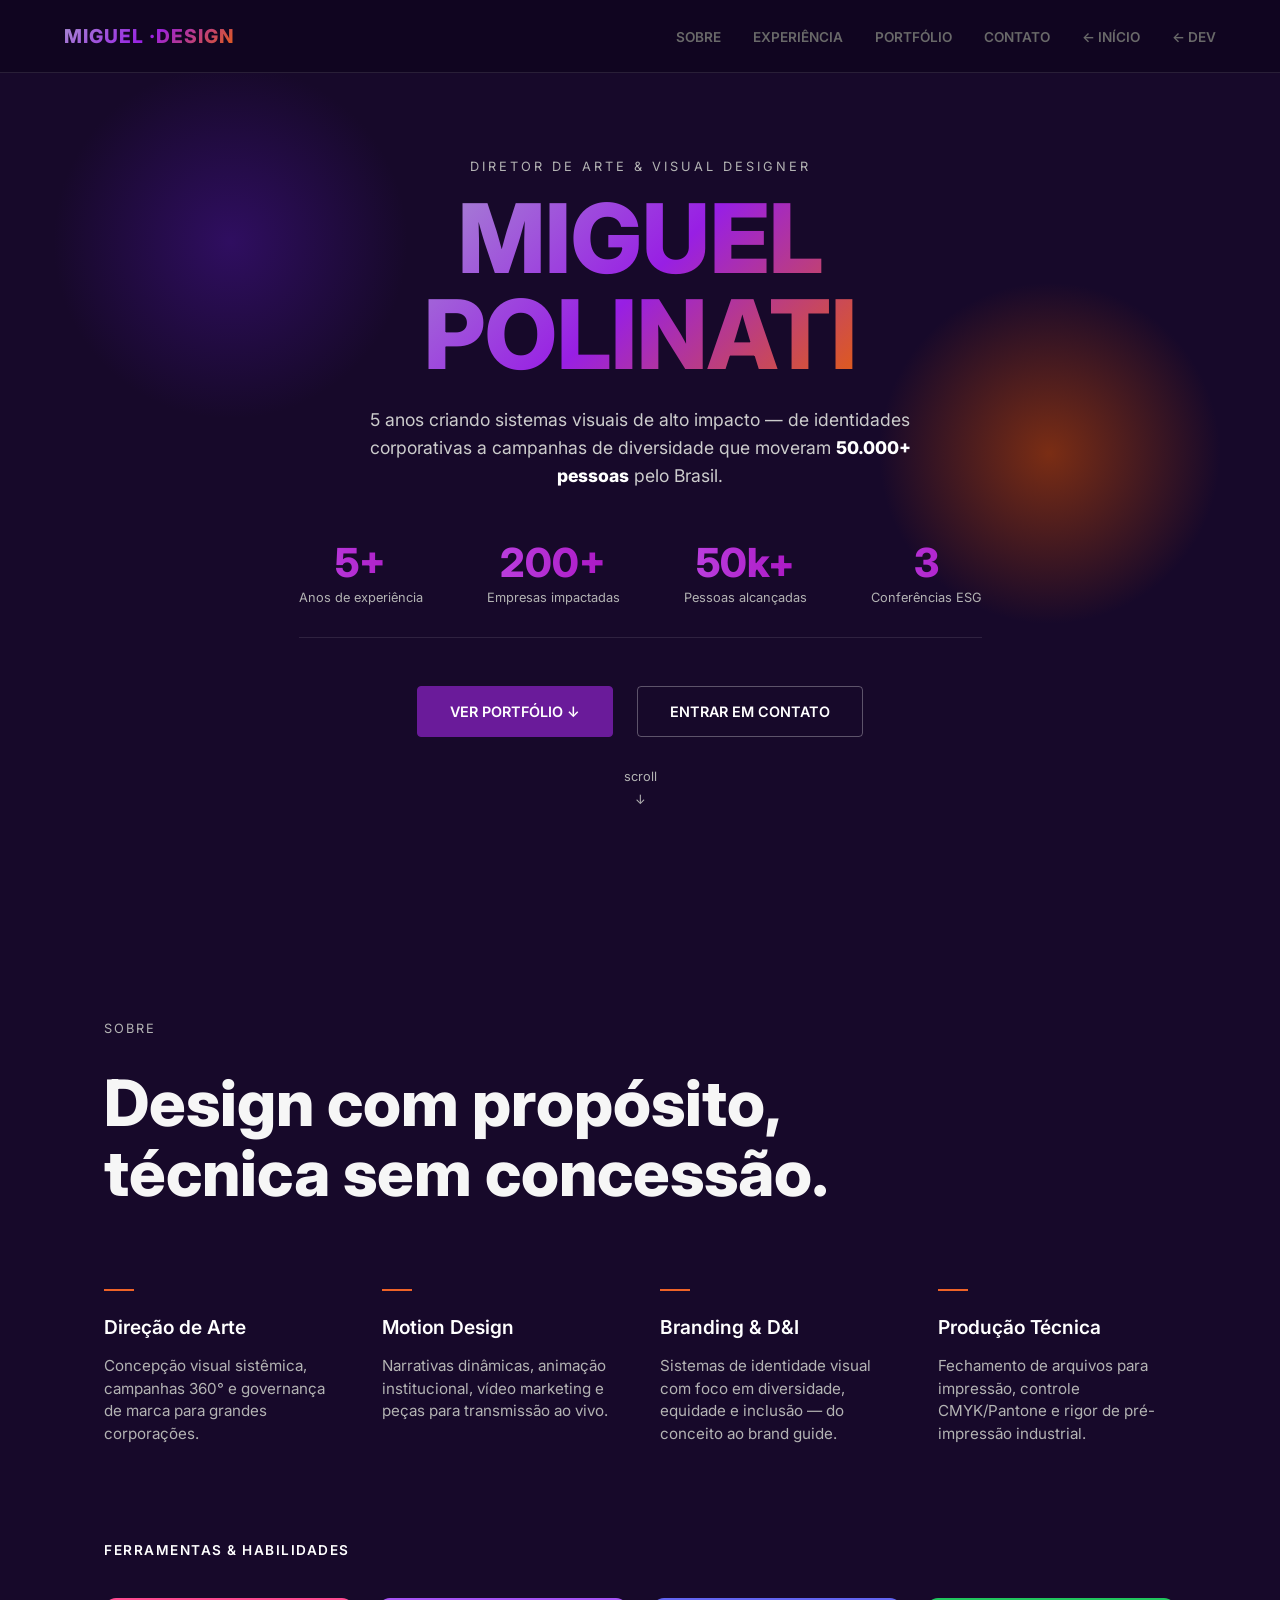
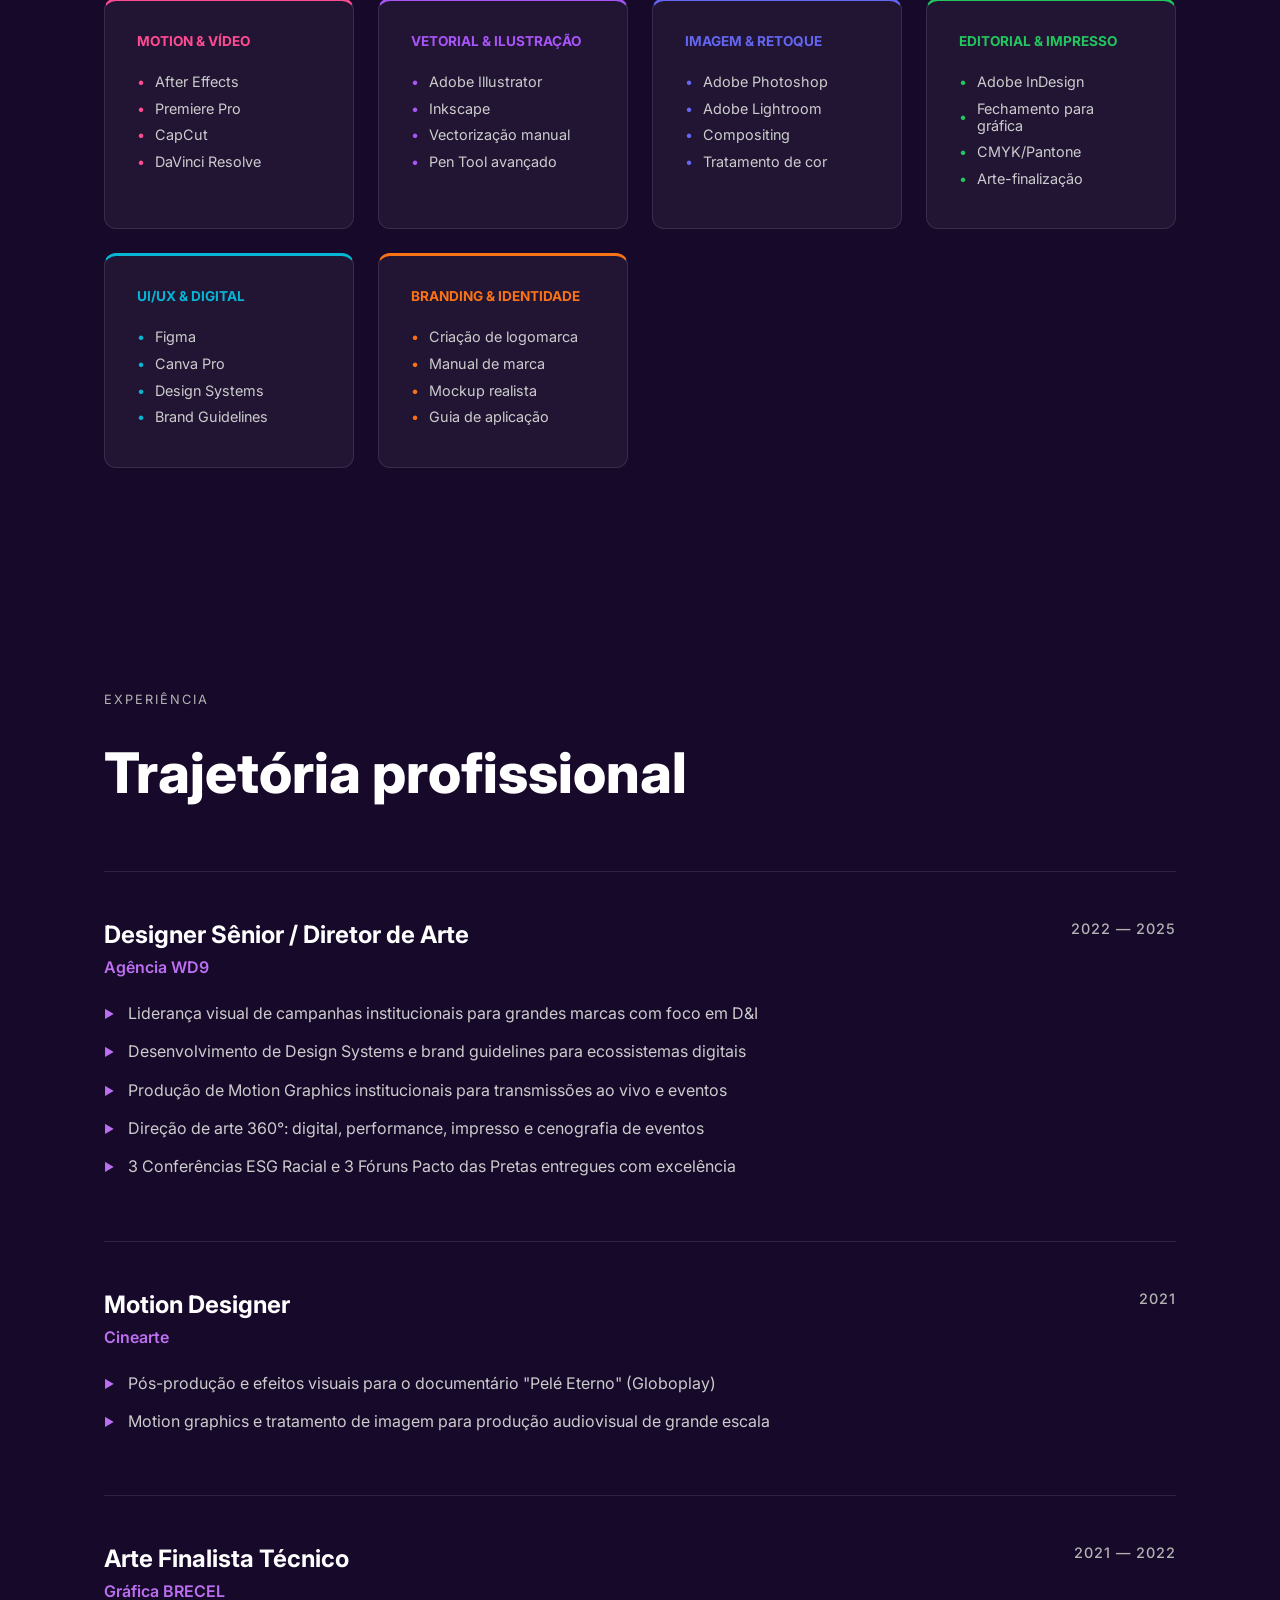
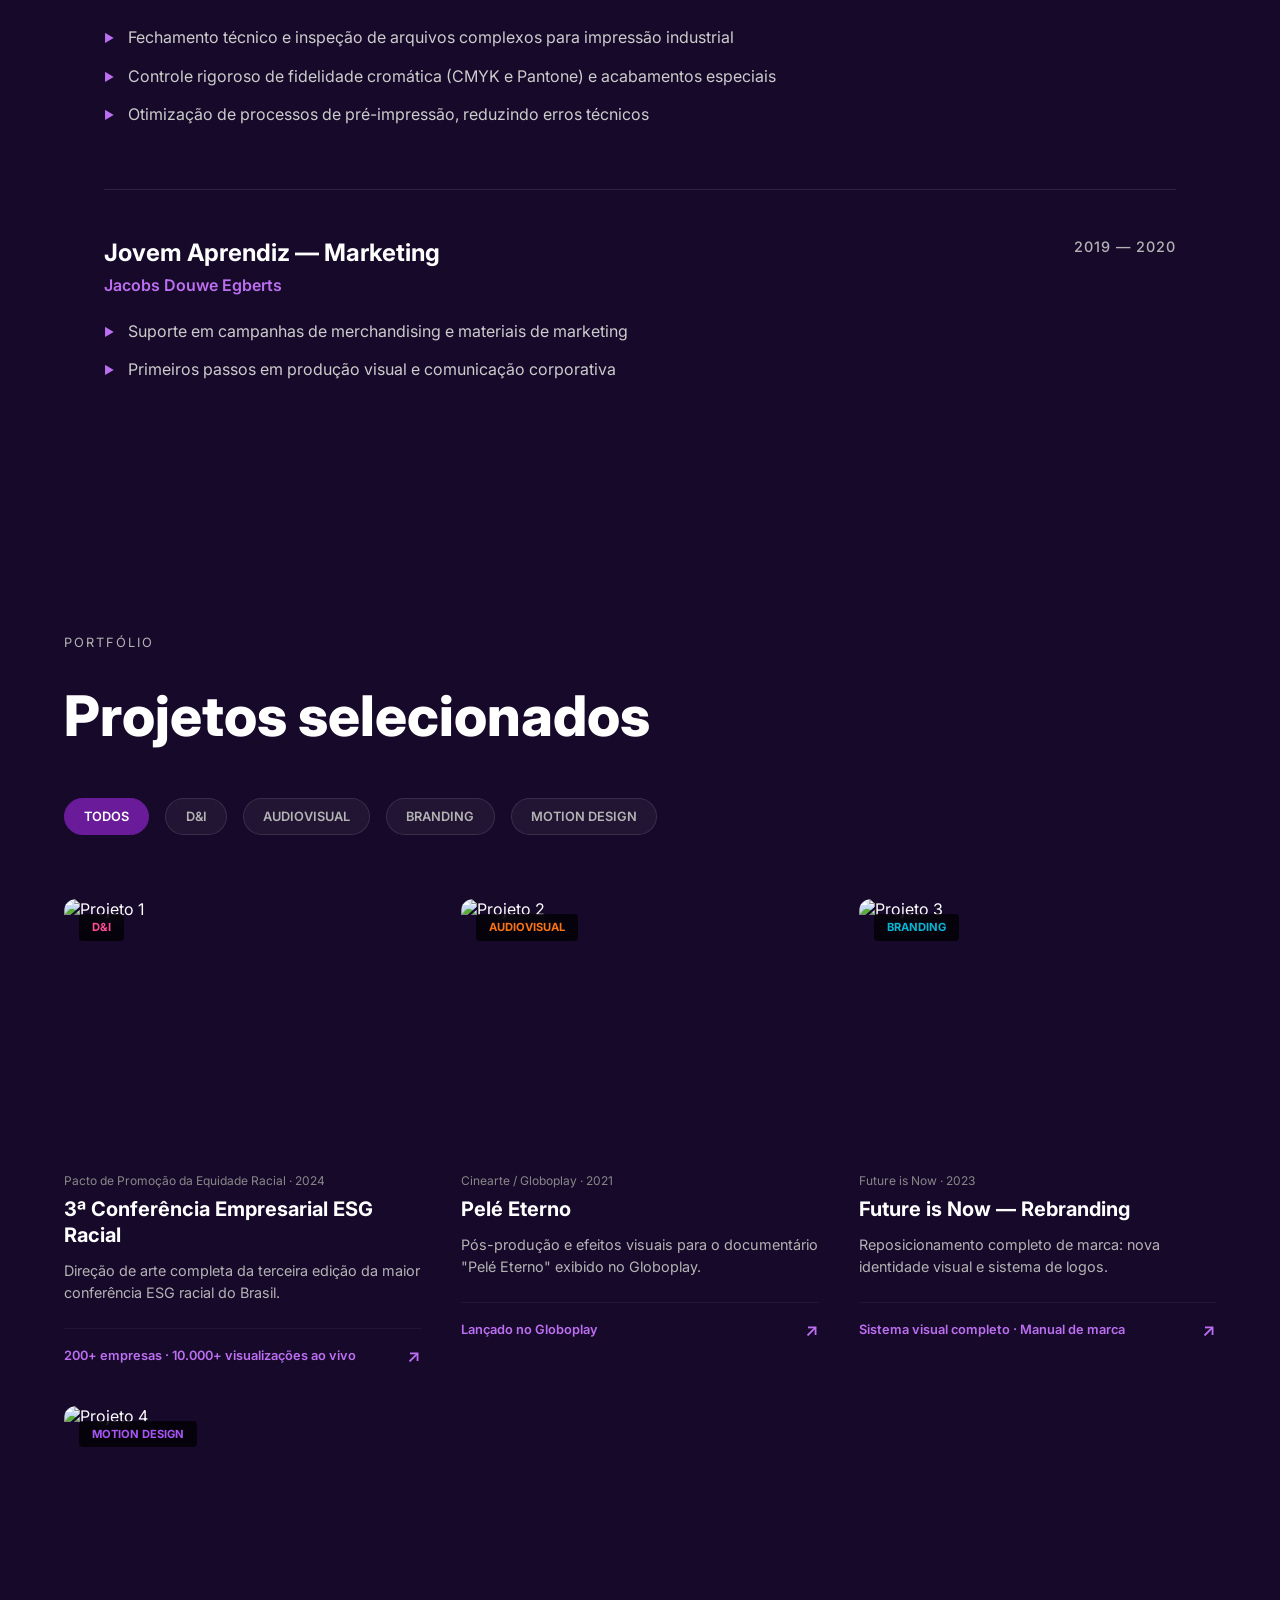
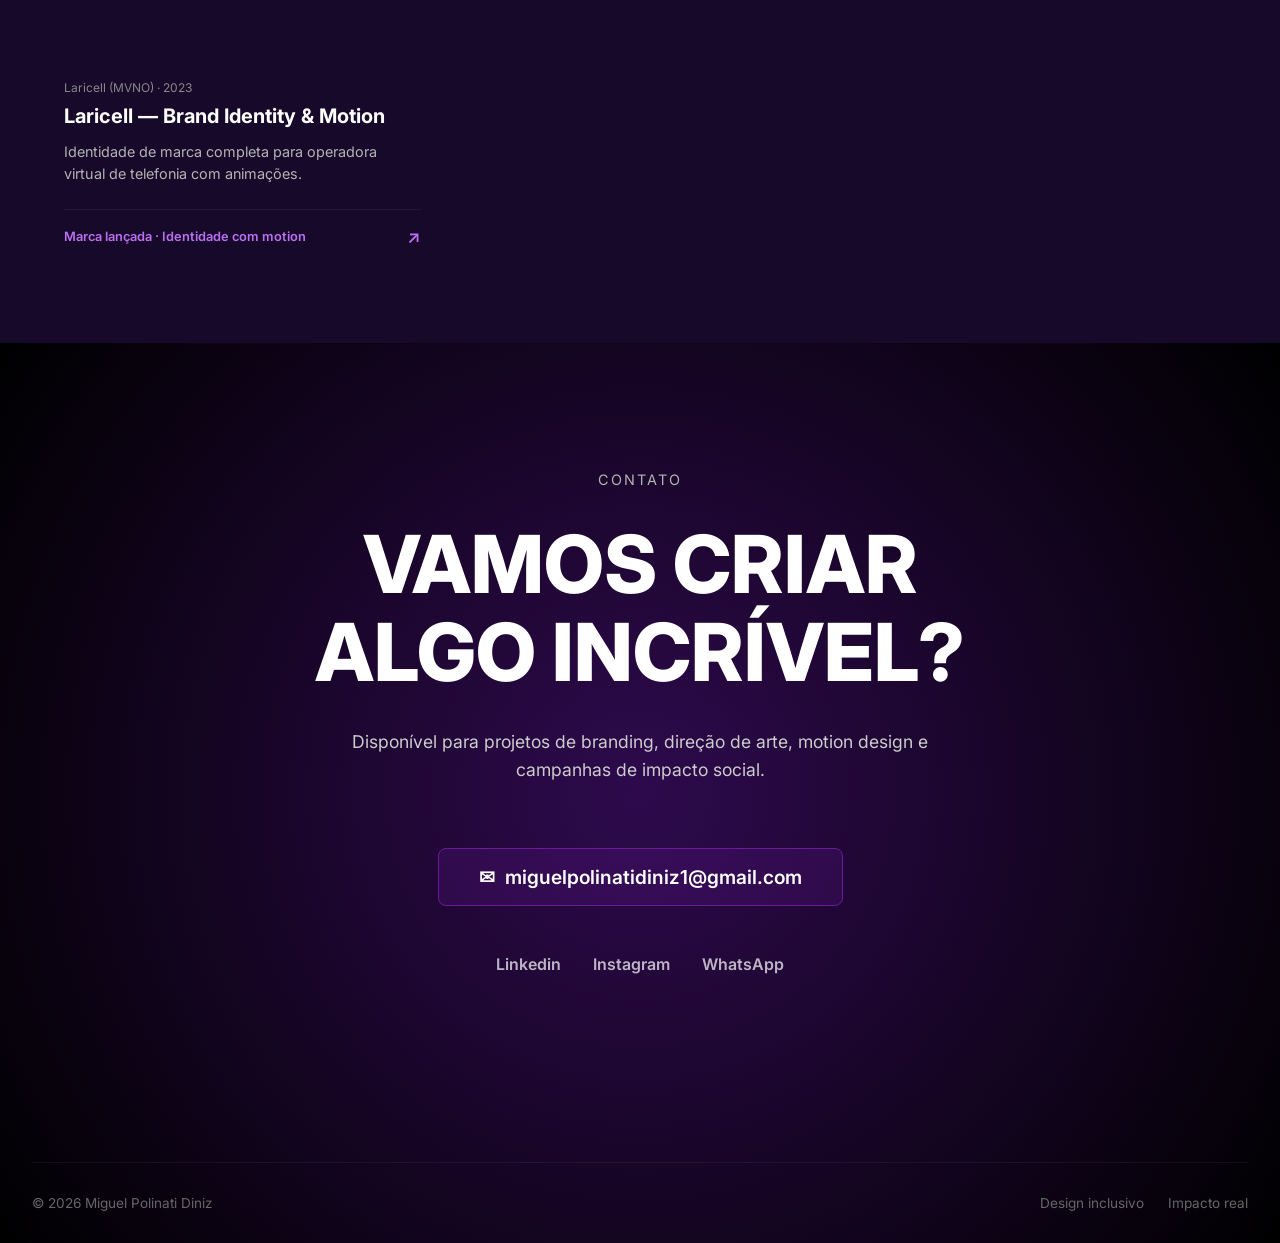
==== design.html @ e067be72 "texto, cor" ====
<!DOCTYPE html>
<html lang="pt-BR">
<head>
    <meta charset="UTF-8">
    <meta name="viewport" content="width=device-width, initial-scale=1.0">
    <title>Miguel Polinati - Portfólio</title>
    
    <link href="https://fonts.googleapis.com/css2?family=Inter:wght@400;600;800&display=swap" rel="stylesheet">
    
    <link rel="stylesheet" href="design.css">
</head>
<body>

    <header>
        <div class="logo">MIGUEL &middot;DESIGN</div>
        <nav>
            <ul>
                <li><a href="#sobre">Sobre</a></li>
                <li><a href="#experiencia">Experiência</a></li>
                <li><a href="#portfolio">Portfólio</a></li>
                <li><a href="#contato">Contato</a></li>
                <li><a href="#inicio">&larr; Início</a></li>
                <li><a href="page.html">← Dev</a></li>
            </ul>
        </nav>
    </header>

    <main>
        <section id="inicio" class="hero">
            
            <p class="hero-subtitle">Diretor de Arte & Visual Designer</p>
            
            <h1 class="hero-title">MIGUEL<br>POLINATI</h1>
            
            <p class="hero-desc">
                5 anos criando sistemas visuais de alto impacto — de identidades 
                corporativas a campanhas de diversidade que moveram <strong>50.000+ pessoas</strong> pelo Brasil.
            </p>

            <div class="stats-grid">
                <div class="stat-item">
                    <h3>5+</h3>
                    <p>Anos de experiência</p>
                </div>
                <div class="stat-item">
                    <h3>200+</h3>
                    <p>Empresas impactadas</p>
                </div>
                <div class="stat-item">
                    <h3>50k+</h3>
                    <p>Pessoas alcançadas</p>
                </div>
                <div class="stat-item">
                    <h3>3</h3>
                    <p>Conferências ESG</p>
                </div>
            </div>

            <div class="cta-buttons">
                <a href="#portfolio" class="btn btn-primary">Ver Portfólio &darr;</a>
                <a href="#contato" class="btn btn-secondary">Entrar em contato</a>
            </div>

            <div class="scroll-indicator">
                <span>scroll</span>
                <span>&darr;</span>
            </div>

        </section>
    </main>

</body>
</html>






<section id="sobre" class="about">
    
    <p class="section-tag">Sobre</p>
    
    <h2 class="about-title">Design com propósito,<br>técnica sem concessão.</h2>

    <div class="services-grid">
        <div class="service-item">
            <div class="service-line"></div>
            <h3>Direção de Arte</h3>
            <p>Concepção visual sistêmica, campanhas 360° e governança de marca para grandes corporações.</p>
        </div>
        <div class="service-item">
            <div class="service-line"></div>
            <h3>Motion Design</h3>
            <p>Narrativas dinâmicas, animação institucional, vídeo marketing e peças para transmissão ao vivo.</p>
        </div>
        <div class="service-item">
            <div class="service-line"></div>
            <h3>Branding & D&I</h3>
            <p>Sistemas de identidade visual com foco em diversidade, equidade e inclusão — do conceito ao brand guide.</p>
        </div>
        <div class="service-item">
            <div class="service-line"></div>
            <h3>Produção Técnica</h3>
            <p>Fechamento de arquivos para impressão, controle CMYK/Pantone e rigor de pré-impressão industrial.</p>
        </div>
    </div>

    <p class="skills-section-title">FERRAMENTAS & HABILIDADES</p>
    
    <div class="skills-grid">
        <div class="skill-card pink">
            <h4>MOTION & VÍDEO</h4>
            <ul>
                <li>After Effects</li>
                <li>Premiere Pro</li>
                <li>CapCut</li>
                <li>DaVinci Resolve</li>
            </ul>
        </div>
        <div class="skill-card purple">
            <h4>VETORIAL & ILUSTRAÇÃO</h4>
            <ul>
                <li>Adobe Illustrator</li>
                <li>Inkscape</li>
                <li>Vectorização manual</li>
                <li>Pen Tool avançado</li>
            </ul>
        </div>
        <div class="skill-card dark-purple">
            <h4>IMAGEM & RETOQUE</h4>
            <ul>
                <li>Adobe Photoshop</li>
                <li>Adobe Lightroom</li>
                <li>Compositing</li>
                <li>Tratamento de cor</li>
            </ul>
        </div>
        <div class="skill-card green">
            <h4>EDITORIAL & IMPRESSO</h4>
            <ul>
                <li>Adobe InDesign</li>
                <li>Fechamento para gráfica</li>
                <li>CMYK/Pantone</li>
                <li>Arte-finalização</li>
            </ul>
        </div>
        <div class="skill-card blue">
            <h4>UI/UX & DIGITAL</h4>
            <ul>
                <li>Figma</li>
                <li>Canva Pro</li>
                <li>Design Systems</li>
                <li>Brand Guidelines</li>
            </ul>
        </div>
        <div class="skill-card orange">
            <h4>BRANDING & IDENTIDADE</h4>
            <ul>
                <li>Criação de logomarca</li>
                <li>Manual de marca</li>
                <li>Mockup realista</li>
                <li>Guia de aplicação</li>
            </ul>
        </div>
    </div>
</section>





<section id="experiencia" class="experience">
    
    <p class="section-tag">Experiência</p>
    <h2 class="experience-title">Trajetória profissional</h2>

    <div class="timeline">
        
        <div class="job-item">
            <div class="job-header">
                <div class="job-main-info">
                    <h3>Designer Sênior / Diretor de Arte</h3>
                    <p class="company">Agência WD9</p>
                </div>
                <div class="job-date">2022 — 2025</div>
            </div>
            <ul class="job-list">
                <li>Liderança visual de campanhas institucionais para grandes marcas com foco em D&I</li>
                <li>Desenvolvimento de Design Systems e brand guidelines para ecossistemas digitais</li>
                <li>Produção de Motion Graphics institucionais para transmissões ao vivo e eventos</li>
                <li>Direção de arte 360°: digital, performance, impresso e cenografia de eventos</li>
                <li>3 Conferências ESG Racial e 3 Fóruns Pacto das Pretas entregues com excelência</li>
            </ul>
        </div>

        <div class="job-item">
            <div class="job-header">
                <div class="job-main-info">
                    <h3>Motion Designer</h3>
                    <p class="company">Cinearte</p>
                </div>
                <div class="job-date">2021</div>
            </div>
            <ul class="job-list">
                <li>Pós-produção e efeitos visuais para o documentário "Pelé Eterno" (Globoplay)</li>
                <li>Motion graphics e tratamento de imagem para produção audiovisual de grande escala</li>
            </ul>
        </div>

        <div class="job-item">
            <div class="job-header">
                <div class="job-main-info">
                    <h3>Arte Finalista Técnico</h3>
                    <p class="company">Gráfica BRECEL</p>
                </div>
                <div class="job-date">2021 — 2022</div>
            </div>
            <ul class="job-list">
                <li>Fechamento técnico e inspeção de arquivos complexos para impressão industrial</li>
                <li>Controle rigoroso de fidelidade cromática (CMYK e Pantone) e acabamentos especiais</li>
                <li>Otimização de processos de pré-impressão, reduzindo erros técnicos</li>
            </ul>
        </div>

        <div class="job-item">
            <div class="job-header">
                <div class="job-main-info">
                    <h3>Jovem Aprendiz — Marketing</h3>
                    <p class="company">Jacobs Douwe Egberts</p>
                </div>
                <div class="job-date">2019 — 2020</div>
            </div>
            <ul class="job-list">
                <li>Suporte em campanhas de merchandising e materiais de marketing</li>
                <li>Primeiros passos em produção visual e comunicação corporativa</li>
            </ul>
        </div>

    </div>
</section>





<section id="portfolio" class="portfolio">
    
    <p class="section-tag">Portfólio</p>
    <h2 class="portfolio-title">Projetos selecionados</h2>

    <div class="filter-container">
        <button class="filter-btn active">Todos</button>
        <button class="filter-btn">D&I</button>
        <button class="filter-btn">Audiovisual</button>
        <button class="filter-btn">Branding</button>
        <button class="filter-btn">Motion Design</button>
    </div>

    <div class="portfolio-grid">
        
        <article class="project-card">
            <div class="card-image">
                <img src="https://rafaelartdev.com/projects/conf-esg-3/1.png" alt="Projeto 1">
                <span class="card-tag tag-di">D&I</span>
            </div>
            <div class="card-info">
                <p class="project-meta">Pacto de Promoção da Equidade Racial · 2024</p>
                <h3 class="project-name">3ª Conferência Empresarial ESG Racial</h3>
                <p class="project-summary">Direção de arte completa da terceira edição da maior conferência ESG racial do Brasil.</p>
                <div class="project-link">
                    <span>200+ empresas · 10.000+ visualizações ao vivo</span>
                    <span class="arrow">↗</span>
                </div>
            </div>
        </article>

        <article class="project-card">
            <div class="card-image">
                <img src="https://rafaelartdev.com/projects/pele-eterno/1.jpg" alt="Projeto 2">
                <span class="card-tag tag-Audiovisual">Audiovisual</span>
            </div>
            <div class="card-info">
                <p class="project-meta">Cinearte / Globoplay · 2021</p>
                <h3 class="project-name">Pelé Eterno</h3>
                <p class="project-summary">Pós-produção e efeitos visuais para o documentário "Pelé Eterno" exibido no Globoplay.</p>
                <div class="project-link">
                    <span>Lançado no Globoplay</span>
                    <span class="arrow">↗</span>
                </div>
            </div>
        </article>
        
        <article class="project-card">
            <div class="card-image">
                <img src="https://rafaelartdev.com/projects/future-is-now/1.png" alt="Projeto 3">
                <span class="card-tag tag-branding">Branding</span>
            </div>
            <div class="card-info">
                <p class="project-meta">Future is Now · 2023</p>
                <h3 class="project-name">Future is Now — Rebranding</h3>
                <p class="project-summary">Reposicionamento completo de marca: nova identidade visual e sistema de logos.</p>
                <div class="project-link">
                    <span>Sistema visual completo · Manual de marca</span>
                    <span class="arrow">↗</span>
                </div>
            </div>
        </article>
        
        <article class="project-card">
            <div class="card-image">
                <img src="https://rafaelartdev.com/projects/laricell/1.png" alt="Projeto 4">
                <span class="card-tag tag-motion">Motion Design</span>
            </div>
            <div class="card-info">
                <p class="project-meta">Laricell (MVNO) · 2023</p>
                <h3 class="project-name">Laricell — Brand Identity & Motion</h3>
                <p class="project-summary">Identidade de marca completa para operadora virtual de telefonia com animações.</p>
                <div class="project-link">
                    <span>Marca lançada · Identidade com motion</span>
                    <span class="arrow">↗</span>
                </div>
            </div>
        </article>

        </div>
</section>





<section id="contato" class="contact-section">
    <div class="contact-container">
        
        <p class="contact-tag">CONTATO</p>

        <h2 class="contact-title">VAMOS CRIAR<br>ALGO INCRÍVEL?</h2>

        <p class="contact-description">
            Disponível para projetos de branding, direção de arte, motion design e campanhas de impacto social.
        </p>

        <div class="email-wrapper">
            <a href="mailto:miguelpolinatidiniz1@gmail.com" class="email-btn">
                <span class="icon">✉</span> miguelpolinatidiniz1@gmail.com
            </a>
        </div>

        <div class="social-links">
            <a href="https://www.linkedin.com" target="_blank" class="social-item">Linkedin</a>
            <a href="https://www.instagram.com" target="_blank" class="social-item">Instagram</a>
            <a href="https://web.whatsapp.com/" target="_blank" class="social-item">WhatsApp</a>
        </div>

    </div>

    <footer class="footer">
        <div class="footer-content">
            <p>© 2026 Miguel Polinati Diniz</p>
            <div class="footer-tags">
                <span>Design inclusivo</span>
                <span>Impacto real</span>
            </div>
        </div>
    </footer>
</section>
---- design.css ----
:root {
  --bg-gradient-1: #2f0e60; /* Escolha a cor que desejar aqui */
  --bg-gradient-2: #7a2d14; /* Escolha a cor que desejar aqui */
}
  /* 1. RESET E CONFIGURAÇÕES GERAIS */
* {
    margin: 0;
    padding: 0;
    box-sizing: border-box;
    font-family: 'Inter', sans-serif;
}
html {
    scroll-behavior: smooth;
}
body {
    background:#17092a;
    color:#ffffff;
    min-height: 100vh;
    background-image:
    radial-gradient(circle at 18% 4%, var(--bg-gradient-1) 1px, transparent 3%),
    radial-gradient(circle at 82% 7.5%, var(--bg-gradient-2) 1px, transparent 3%);
    box-sizing: border-box;
}

/* 2. NAVBAR */
header {
    position: sticky;
    top: 0;
    z-index: 1000;
    background: rgba(16, 6, 30, 0.8);
    backdrop-filter: blur(10px);
    border-bottom: 1px solid rgba(255, 255, 255, 0.1);
    display: flex;
    justify-content: space-between;
    align-items: center;
    padding: 1.5rem 4rem;
}

.logo {
    font-weight: 800;
    font-size: 1.2rem;
    letter-spacing: 1px;
    background: linear-gradient(135deg, #a789d2 0%, #981fe4 50%, #e15d15 100%);
    -webkit-background-clip: text;
    background-clip: text;
    -webkit-text-fill-color: transparent;
}



nav ul {
    display: flex;
    list-style: none;
    gap: 2rem;
}

nav a {
    text-decoration: none;
    color:dimgrey;
    font-size: 0.85rem;
    font-weight: 600;
    text-transform: uppercase;
    transition: color 0.3s ease;
}

nav a:hover {
    color:#e0e0e0;
}

/* 3. SEÇÃO HERO */
.hero {
    min-height: calc(100vh - 80px);
    display: flex;
    flex-direction: column;
    justify-content: center;
    align-items: center;
    text-align: center;
    padding: 2rem 4rem;
}

.hero-subtitle {
    font-size: 0.8rem;
    text-transform: uppercase;
    letter-spacing: 3px;
    color: #b3b3b3;
    margin-bottom: 1rem;
}

.hero-title {
    font-size: 6rem;
    font-weight: 800;
    line-height: 1;
    margin-bottom: 1.5rem;
    text-transform: uppercase;
    /* Efeito de Gradiente no Texto */
    background: linear-gradient(135deg, #a789d2 0%, #981fe4 50%, #e15d15 100%);
    -webkit-background-clip: text;
    background-clip: text;
    -webkit-text-fill-color: transparent;
}

.hero-desc {
    font-size: 1.1rem;
    max-width: 600px;
    line-height: 1.6;
    color: #cccccc;
    margin-bottom: 3rem;
}

.hero-desc strong {
    color: #ffffff;
    font-weight: 800;
}

/* 4. GRADE DE STATUS */
.stats-grid {
    display: flex;
    gap: 4rem;
    margin-bottom: 3rem;
    border-bottom: 1px solid rgba(255, 255, 255, 0.1);
    padding-bottom: 2rem;
}

.stat-item h3 {
    font-size: 2.5rem;
    font-weight: 800;
    margin-bottom: 0.2rem;
    background: linear-gradient(to right, #bc42e1, #aa13c1);
    -webkit-background-clip: text;
    background-clip: text;
    -webkit-text-fill-color: transparent;
}

.stat-item p {
    font-size: 0.8rem;
    color: #b3b3b3;
}

/* 5. BOTÕES */
.cta-buttons {
    display: flex;
    gap: 1.5rem;
    margin-bottom: 2rem;
}

.btn {
    padding: 1rem 2rem;
    font-size: 0.9rem;
    font-weight: 600;
    text-transform: uppercase;
    text-decoration: none;
    border-radius: 4px;
    transition: all 0.3s ease;
}

.btn-primary {
    background-color: #6a1b9a;
    color: #ffffff;
    border: 1px solid #6a1b9a;
}

.btn-secondary {
    background-color: transparent;
    color: #ffffff;
    border: 1px solid rgba(255, 255, 255, 0.3);
}

.btn:hover {
    transform: translateY(-3px); /* Pequeno efeito de subir ao passar o mouse */
}

/* 6. SCROLL */
.scroll-indicator {
    font-size: 0.8rem;
    color: #b3b3b3;
    display: flex;
    flex-direction: column;
    align-items: center;
    gap: 0.5rem;
}



/* Segunda seção */



.about {
    padding: 8rem 4rem; /* Espaçamento interno grande */
    max-width: 1200px;
    margin: 0 auto; /* Centraliza a seção na tela */
}

.section-tag {
    font-size: 0.8rem;
    text-transform: uppercase;
    color: #b3b3b3;
    letter-spacing: 2px;
    margin-bottom: 2rem;
}

.about-title {
    font-size: 4rem;
    font-weight: 800;
    line-height: 1.1;
    margin-bottom: 5rem;
    /* Aplicando o mesmo gradiente do nome principal */
    background-color:#f6f6f6;
    -webkit-background-clip: text;
    background-clip: text;
    -webkit-text-fill-color: transparent;
}

/* Grid de Serviços */
.services-grid {
    display: grid;
    grid-template-columns: repeat(4, 1fr); /* 4 colunas iguais */
    gap: 2.5rem;
    margin-bottom: 6rem;
}

.service-line {
    width: 30px;
    height: 2px;
    background-color: #ef6327; /* Cor da linha laranja */
    margin-bottom: 1.5rem;
}

.service-item h3 {
    font-size: 1.2rem;
    margin-bottom: 1rem;
    font-weight: 600;
}

.service-item p {
    font-size: 0.95rem;
    color: #b3b3b3;
    line-height: 1.5;
}

/* --- GRID DE FERRAMENTAS & HABILIDADES --- */

.skills-section-title {
    font-size: 0.85rem;
    font-weight: 600;
    letter-spacing: 1.5px;
    margin-bottom: 2.5rem;
    color: #ffffff;
}

.skills-grid {
    display: grid;
    grid-template-columns: repeat(4, 1fr); /* Grid de 4 colunas */
    gap: 1.5rem;
}

/* Estilo comum dos Cards */
.skill-card {
    background: rgba(255, 255, 255, 0.05); /* Fundo sutilmente claro */
    padding: 2rem;
    border-radius: 12px;
    border: 1px solid rgba(255, 255, 255, 0.1);
    transition: transform 0.3s ease;
}

.skill-card:hover {
    transform: translateY(-5px); /* Efeito de flutuar ao passar o mouse */
}

.skill-card h4 {
    font-size: 0.85rem;
    margin-bottom: 1.5rem;
    text-transform: uppercase;
}

.skill-card ul {
    list-style: none; /* Remove as bolinhas da lista */
}

.skill-card li {
    font-size: 0.9rem;
    color: #cccccc;
    margin-bottom: 0.6rem;
    display: flex;
    align-items: center;
}

/* Adicionando a bolinha colorida antes de cada item da lista */
.skill-card li::before {
    content: "•";
    margin-right: 10px;
}

/* --- CORES DAS BORDAS SUPERIORES (Glow Effect) --- */
/* Cada card tem uma cor de destaque conforme a imagem */

.pink { border-top: 3px solid #ff4b91; }
.pink h4 { color: #ff4b91; }
.pink li::before { color: #ff4b91; }

.purple { border-top: 3px solid #a855f7; }
.purple h4 { color: #a855f7; }
.purple li::before { color: #a855f7; }

.dark-purple { border-top: 3px solid #6366f1; }
.dark-purple h4 { color: #6366f1; }
.dark-purple li::before { color: #6366f1; }

.green { border-top: 3px solid #22c55e; }
.green h4 { color: #22c55e; }
.green li::before { color: #22c55e; }

.blue { border-top: 3px solid #06b6d4; }
.blue h4 { color: #06b6d4; }
.blue li::before { color: #06b6d4; }

.orange { border-top: 3px solid #f97316; }
.orange h4 { color: #f97316; }
.orange li::before { color: #f97316; }

/* Responsividade Básica: Se a tela for pequena, vira 2 colunas ou 1 */
@media (max-width: 1024px) {
    .services-grid, .skills-grid {
        grid-template-columns: repeat(2, 1fr);
    }
}

@media (max-width: 600px) {
    .services-grid, .skills-grid {
        grid-template-columns: 1fr;
    }
}


/* Terceira seção */


.experience {
    padding: 6rem 4rem;
    max-width: 1200px;
    margin: 0 auto;
}

.experience-title {
    font-size: 3.5rem;
    font-weight: 800;
    margin-bottom: 4rem;
    color: #ffffff;
}

/* Container que segura todos os itens da timeline */
.timeline {
    display: flex;
    flex-direction: column;
}

/* Cada item de trabalho */
.job-item {
    border-top: 1px solid rgba(255, 255, 255, 0.1); /* Linha divisória fina no topo */
    padding: 3rem 0; /* Espaço entre as experiências */
}

/* Cabeçalho do trabalho: Título à esquerda, data à direita */
.job-header {
    display: flex;
    justify-content: space-between; /* Empurra a data para o final da linha */
    align-items: flex-start;
    margin-bottom: 1.5rem;
}

.job-main-info h3 {
    font-size: 1.5rem;
    font-weight: 700;
    margin-bottom: 0.5rem;
}

/* Cor roxa/rosa para o nome da empresa */
.company {
    color: #bc6ff1; 
    font-weight: 600;
    font-size: 1rem;
}

/* Estilo da data */
.job-date {
    font-size: 0.9rem;
    color: #b3b3b3;
    font-weight: 500;
    letter-spacing: 1px;
}

/* Lista de descrições das atividades */
.job-list {
    list-style: none; /* Removemos a bolinha padrão */
    max-width: 800px; /* Limita a largura do texto */
}

.job-list li {
    font-size: 1rem;
    color: #cccccc;
    line-height: 1.6;
    margin-bottom: 0.8rem;
    position: relative;
    padding-left: 1.5rem; /* Espaço para o ícone customizado */
}

/* Criando o pequeno triângulo/seta roxa antes de cada item */
.job-list li::before {
    content: "▶";
    position: absolute;
    left: 0;
    color: #bc6ff1;
    font-size: 0.7rem;
    top: 5px;
}

/* Responsividade para telas menores (celulares) */
@media (max-width: 768px) {
    .job-header {
        flex-direction: column; /* Coloca a data embaixo do título no celular */
        gap: 0.5rem;
    }
    
    .experience-title {
        font-size: 2.5rem;
    }
    
    .job-date {
        margin-bottom: 1rem;
    }
}


/* Quarta seção */


.portfolio {
    padding: 6rem 4rem;
    max-width: 1300px; /* Um pouco mais largo para caber 3 colunas */
    margin: 0 auto;
}

.portfolio-title {
    font-size: 3.5rem;
    font-weight: 800;
    margin-bottom: 3rem;
    color: #ffffff;
}

/* Menu de Filtros */
.filter-container {
    display: flex;
    flex-wrap: wrap; /* Quebra linha se não couber no celular */
    gap: 1rem;
    margin-bottom: 4rem;
}

.filter-btn {
    background: rgba(255, 255, 255, 0.05);
    border: 1px solid rgba(255, 255, 255, 0.1);
    color: #b3b3b3;
    padding: 0.6rem 1.2rem;
    border-radius: 50px;
    font-size: 0.8rem;
    font-weight: 600;
    text-transform: uppercase;
    cursor: pointer;
    transition: all 0.3s ease;
}

.filter-btn:hover, .filter-btn.active {
    background: #6a1b9a; /* Roxo principal */
    color: #ffffff;
    border-color: #6a1b9a;
}

/* Grid de Projetos */
.portfolio-grid {
    display: grid;
    grid-template-columns: repeat(3, 1fr); /* 3 colunas no desktop */
    gap: 2.5rem;
}

/* Estilo do Card Individual */
.project-card {
    display: flex;
    flex-direction: column;
    cursor: pointer;
}

/* Container da Imagem */
.card-image {
    position: relative;
    width: 100%;
    height: 250px;
    border-radius: 12px;
    overflow: hidden; /* Corta o que sobrar da imagem */
    margin-bottom: 1.5rem;
}

.card-image img {
    width: 100%;
    height: 100%;
    object-fit: cover; /* Garante que a imagem preencha o espaço sem esticar */
    transition: transform 0.5s ease;
}

.project-card:hover .card-image img {
    transform: scale(1.05); /* Efeito de zoom sutil ao passar o mouse */
}

/* Tags sobre a imagem */
.card-tag {
    position: absolute;
    top: 15px;
    left: 15px;
    padding: 0.4rem 0.8rem;
    border-radius: 4px;
    font-size: 0.7rem;
    font-weight: 700;
    text-transform: uppercase;
    background: rgba(0, 0, 0, 0.7);
    backdrop-filter: blur(5px);
}

/* Cores específicas para as tags */
.tag-di { color: #ff4b91; }
.tag-branding { color: #06b6d4; }
.tag-motion { color: #a855f7; }
.tag-Audiovisual { color:#f97316; }

/* Informações do Projeto */
.project-meta {
    font-size: 0.75rem;
    color: #888;
    margin-bottom: 0.5rem;
}

.project-name {
    font-size: 1.25rem;
    font-weight: 700;
    margin-bottom: 0.8rem;
    line-height: 1.3;
}

.project-summary {
    font-size: 0.9rem;
    color: #b3b3b3;
    line-height: 1.5;
    margin-bottom: 1.5rem;
    /* Limita a 2 linhas de texto */
    display: -webkit-box;
    -webkit-line-clamp: 2;
    line-clamp: 2;
    -webkit-box-orient: vertical;
    overflow: hidden;
}

/* Link/Rodapé do Card */
.project-link {
    display: flex;
    justify-content: space-between;
    align-items: center;
    margin-top: auto; /* Empurra para o fundo do card */
    padding-top: 1rem;
    border-top: 1px solid rgba(255, 255, 255, 0.05);
}

.project-link span {
    font-size: 0.8rem;
    color: #bc6ff1;
    font-weight: 600;
}

.project-link .arrow {
    font-size: 1.1rem;
}

/* Responsividade */
@media (max-width: 1100px) {
    .portfolio-grid {
        grid-template-columns: repeat(2, 1fr); /* 2 colunas em tablets */
    }
}

@media (max-width: 650px) {
    .portfolio-grid {
        grid-template-columns: 1fr; /* 1 coluna no celular */
    }
    .portfolio-title {
        font-size: 2.5rem;
    }
}


/* Quinta seção */


.contact-section {
    padding: 8rem 2rem 2rem 2rem; /* Mais espaçamento no topo para destaque */
    background: radial-gradient(circle at center, #2e0a4d 0%, #000000 100%); /* Fundo com brilho central roxo */
    text-align: center;
    position: relative;
    min-height: 100vh; /* Faz a seção ocupar a tela toda */
    display: flex;
    flex-direction: column;
    justify-content: center;
}

.contact-container {
    max-width: 800px;
    margin: 0 auto;
    flex: 1; /* Garante que o conteúdo empurre o footer para baixo */
}

.contact-tag {
    font-size: 0.9rem;
    letter-spacing: 2px;
    color: #b3b3b3;
    margin-bottom: 2rem;
}

.contact-title {
    font-size: 5rem;
    font-weight: 800;
    line-height: 1.1;
    margin-bottom: 2rem;
    color: #ffffff;
}

.contact-description {
    font-size: 1.1rem;
    color: #cccccc;
    max-width: 600px;
    margin: 0 auto 4rem auto;
    line-height: 1.6;
}

/* Estilo do Botão de E-mail */
.email-btn {
    display: inline-flex;
    align-items: center;
    gap: 10px;
    background: rgba(106, 27, 154, 0.2); /* Roxo transparente */
    border: 1px solid #6a1b9a;
    padding: 1rem 2.5rem;
    border-radius: 8px;
    color:#ffffff;
    text-decoration: none;
    font-weight: 600;
    font-size: 1.2rem;
    transition: all 0.3s ease;
    margin-bottom: 3rem;
}

.email-btn:hover {
    background: #6a1b9a; /* Fica roxo sólido no hover */
    transform: translateY(-5px); /* Sobe um pouquinho */
    box-shadow: 0 10px 20px rgba(106, 27, 154, 0.3);
}

/* Links Sociais (LinkedIn, Insta, Whats) */
.social-links {
    display: flex;
    justify-content: center;
    gap: 2rem;
}

.social-item {
    color: #ffffff;
    text-decoration: none;
    font-weight: 600;
    font-size: 1rem;
    opacity: 0.7;
    transition: opacity 0.3s ease;
}

.social-item:hover {
    opacity: 1; /* Fica mais nítido ao passar o mouse */
    text-decoration: underline;
}

/* Rodapé Final */
.footer {
    margin-top: 5rem;
    padding-top: 2rem;
    border-top: 1px solid rgba(255, 255, 255, 0.05);
}

.footer-content {
    display: flex;
    justify-content: space-between;
    align-items: center;
    color: #666;
    font-size: 0.85rem;
}

.footer-tags {
    display: flex;
    gap: 1.5rem;
}

/* Responsividade para Celular */
@media (max-width: 768px) {
    .contact-title {
        font-size: 3rem;
    }
    
    .social-links {
        flex-direction: column;
        gap: 1rem;
    }
    
    .footer-content {
        flex-direction: column;
        gap: 1rem;
        text-align: center;
    }
}
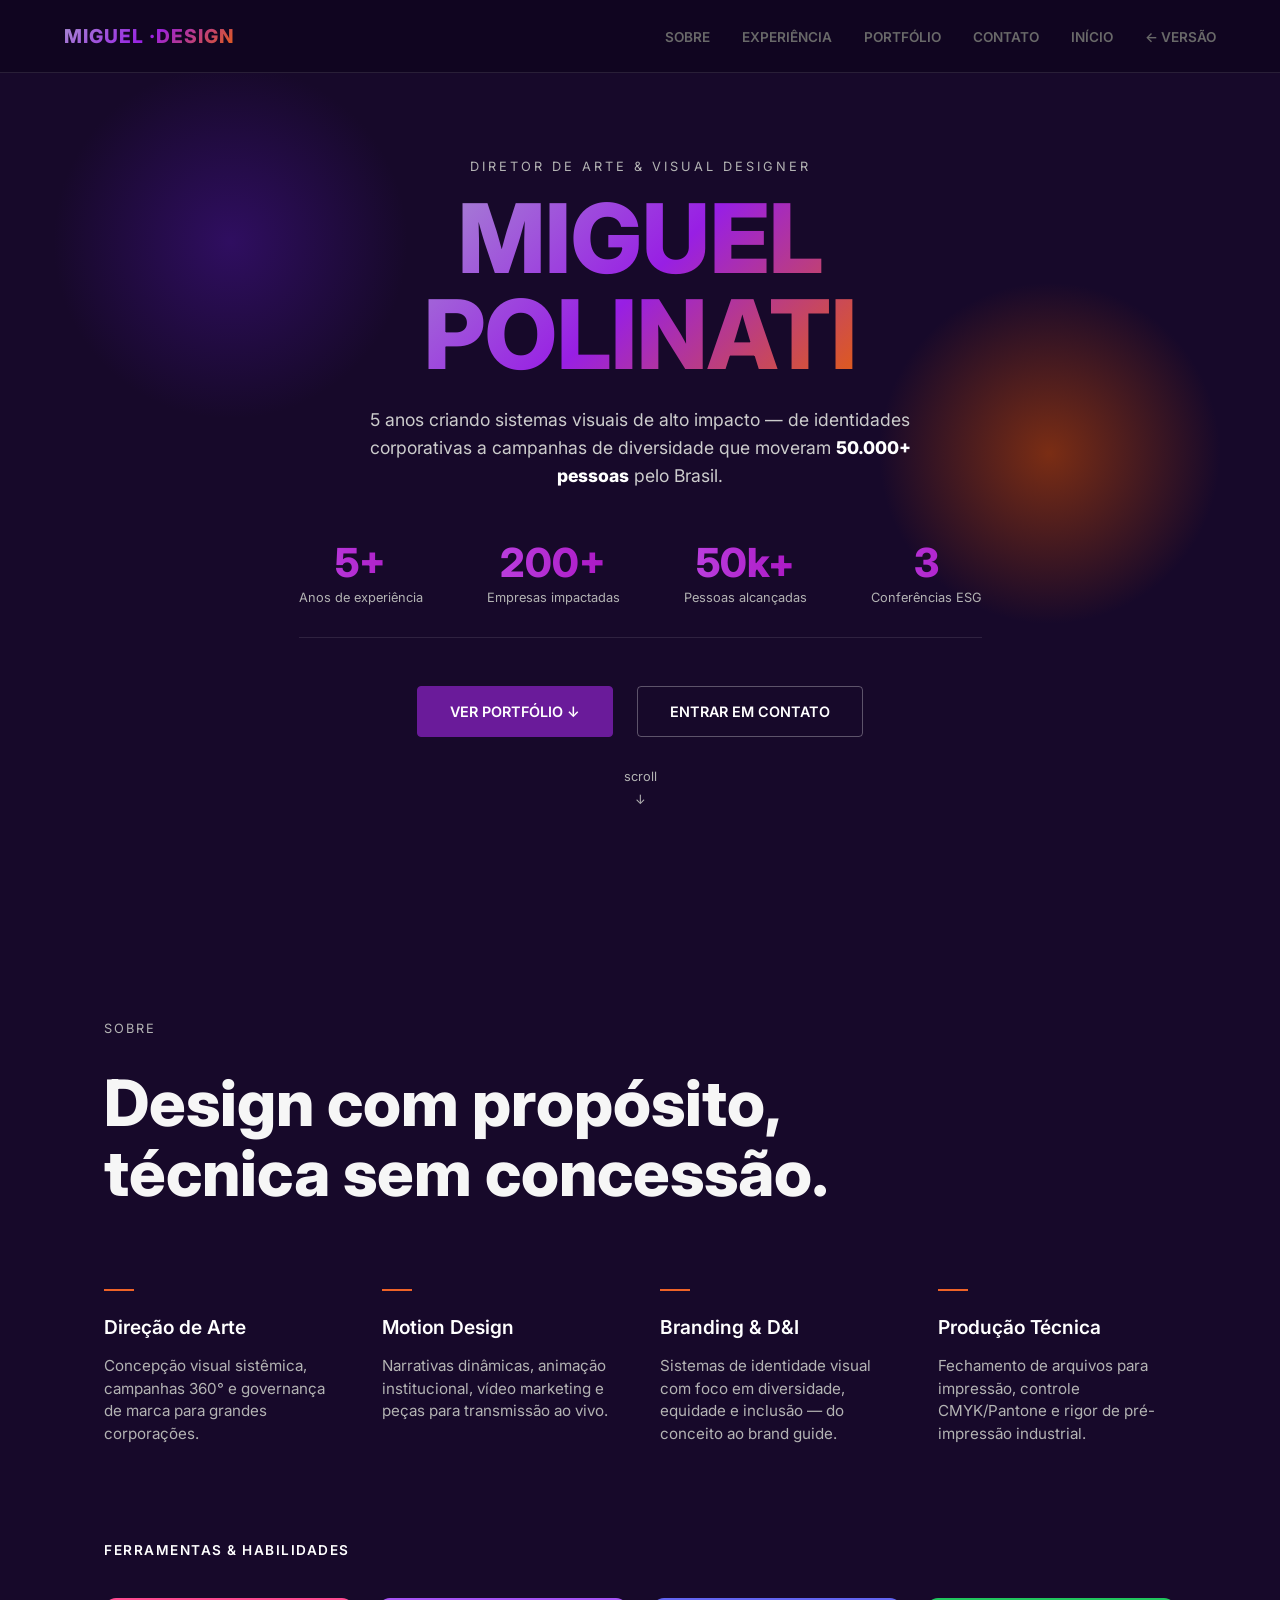
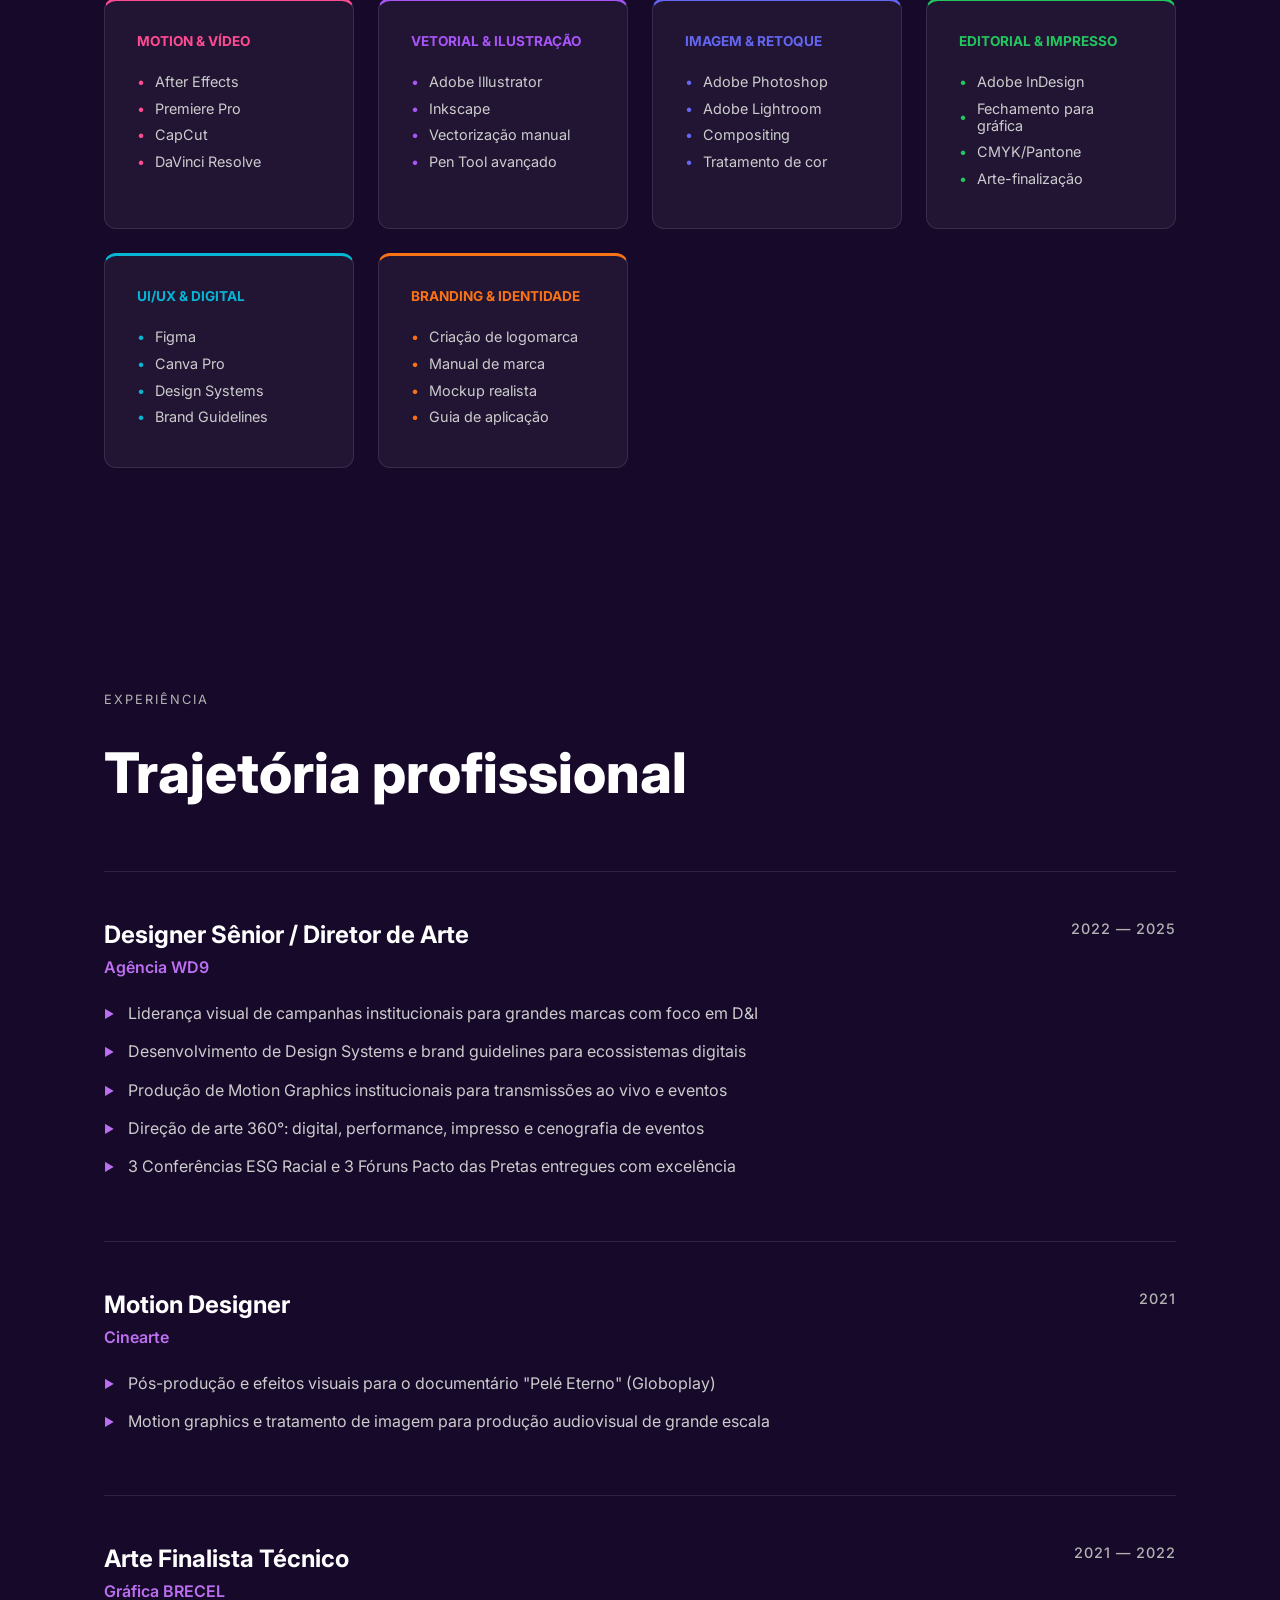
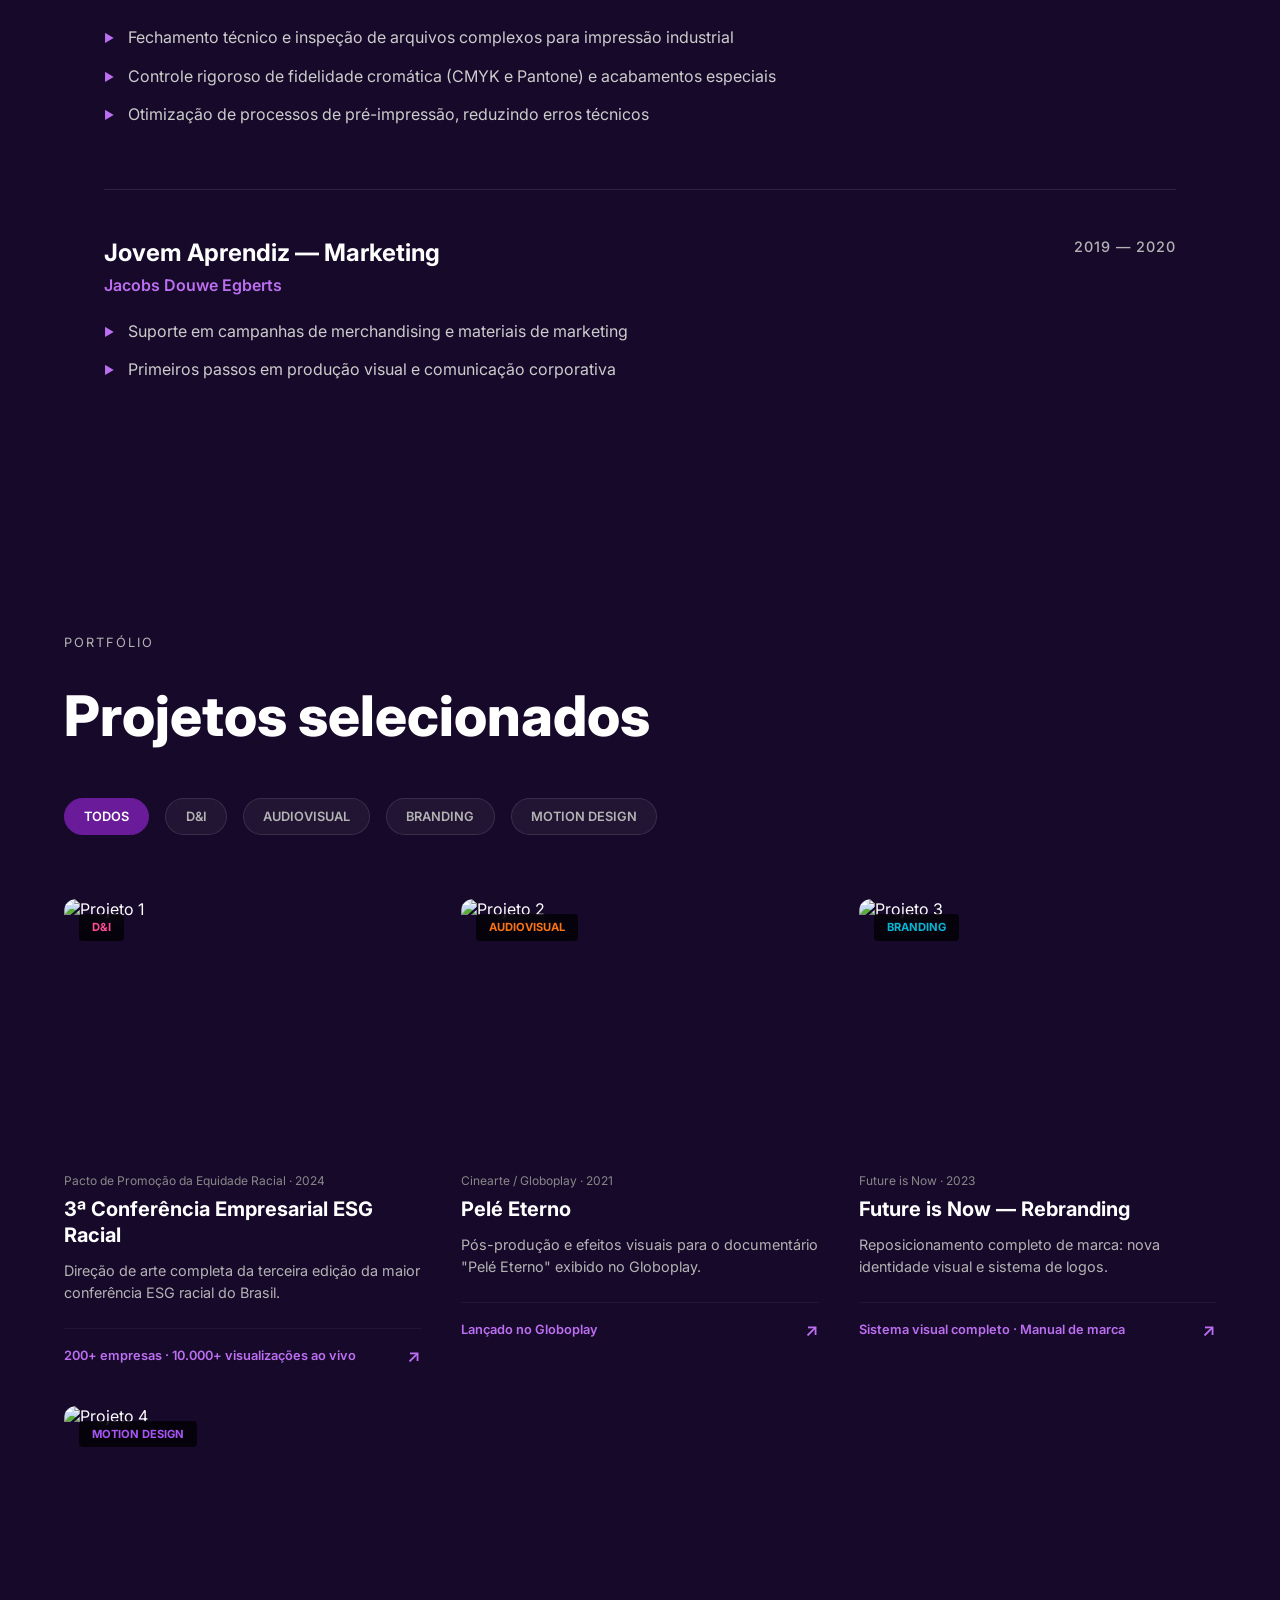
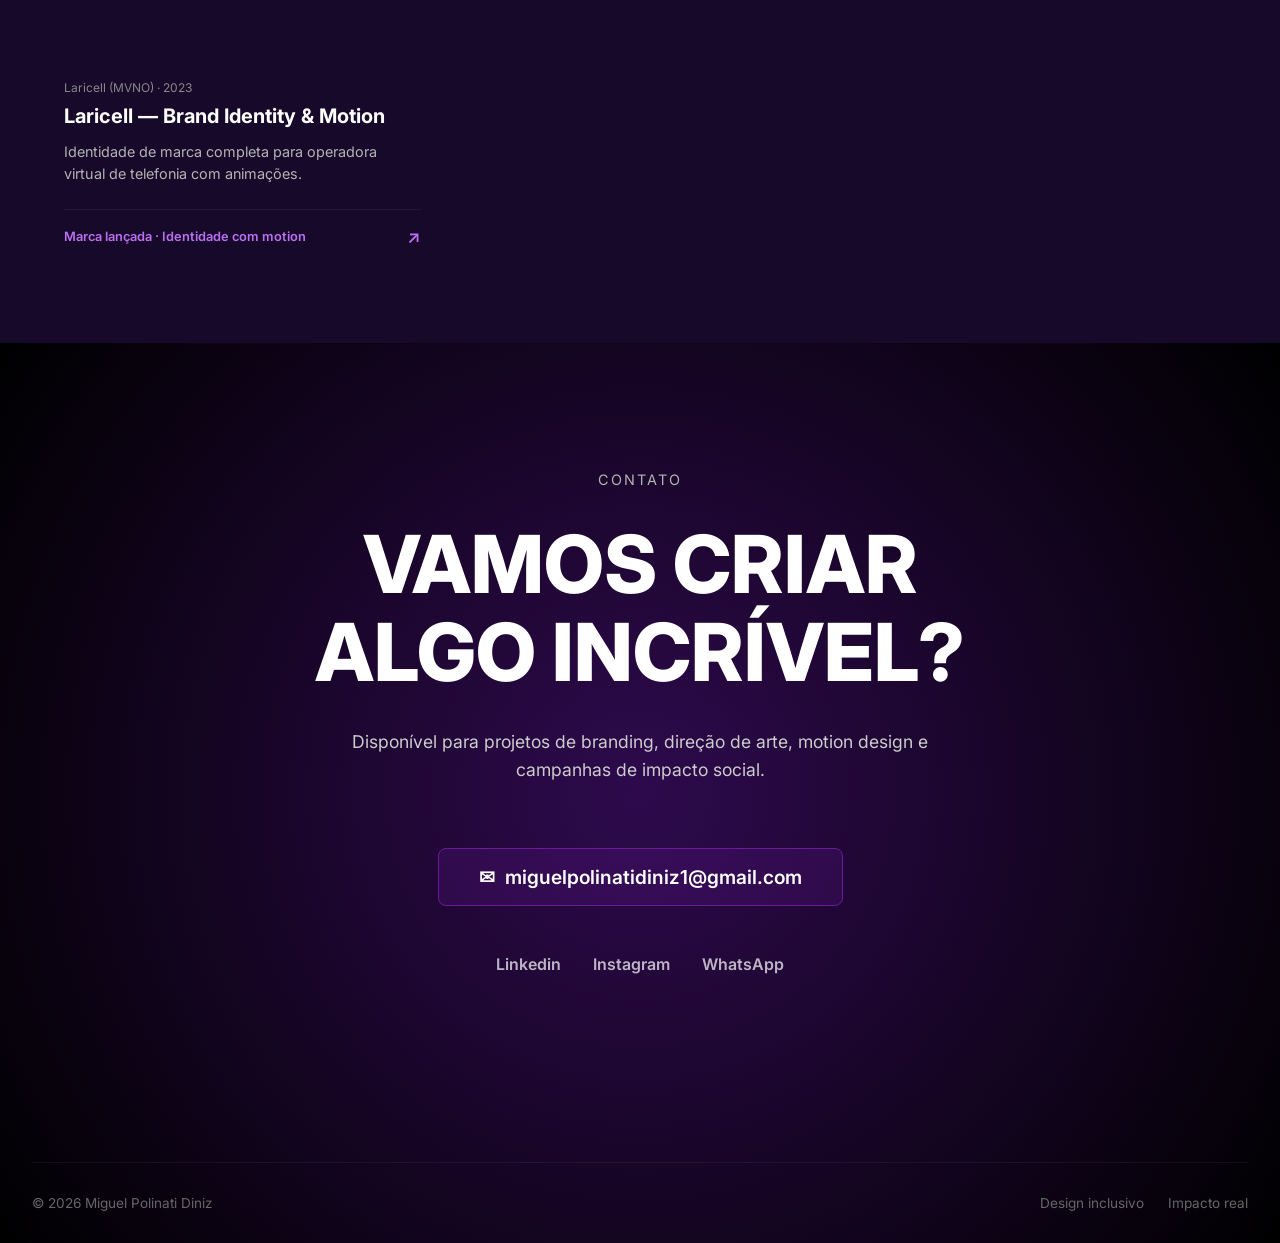
==== commit 89cb316b: "cores, texto, link" ====
--- a/design.html
+++ b/design.html
@@ -19,8 +19,8 @@
                 <li><a href="#experiencia">Experiência</a></li>
                 <li><a href="#portfolio">Portfólio</a></li>
                 <li><a href="#contato">Contato</a></li>
-                <li><a href="#inicio">&larr; Início</a></li>
-                <li><a href="page.html">← Dev</a></li>
+                <li><a href="#inicio">Início</a></li>
+                <li><a href="page.html">← Versão</a></li>
             </ul>
         </nav>
     </header>
